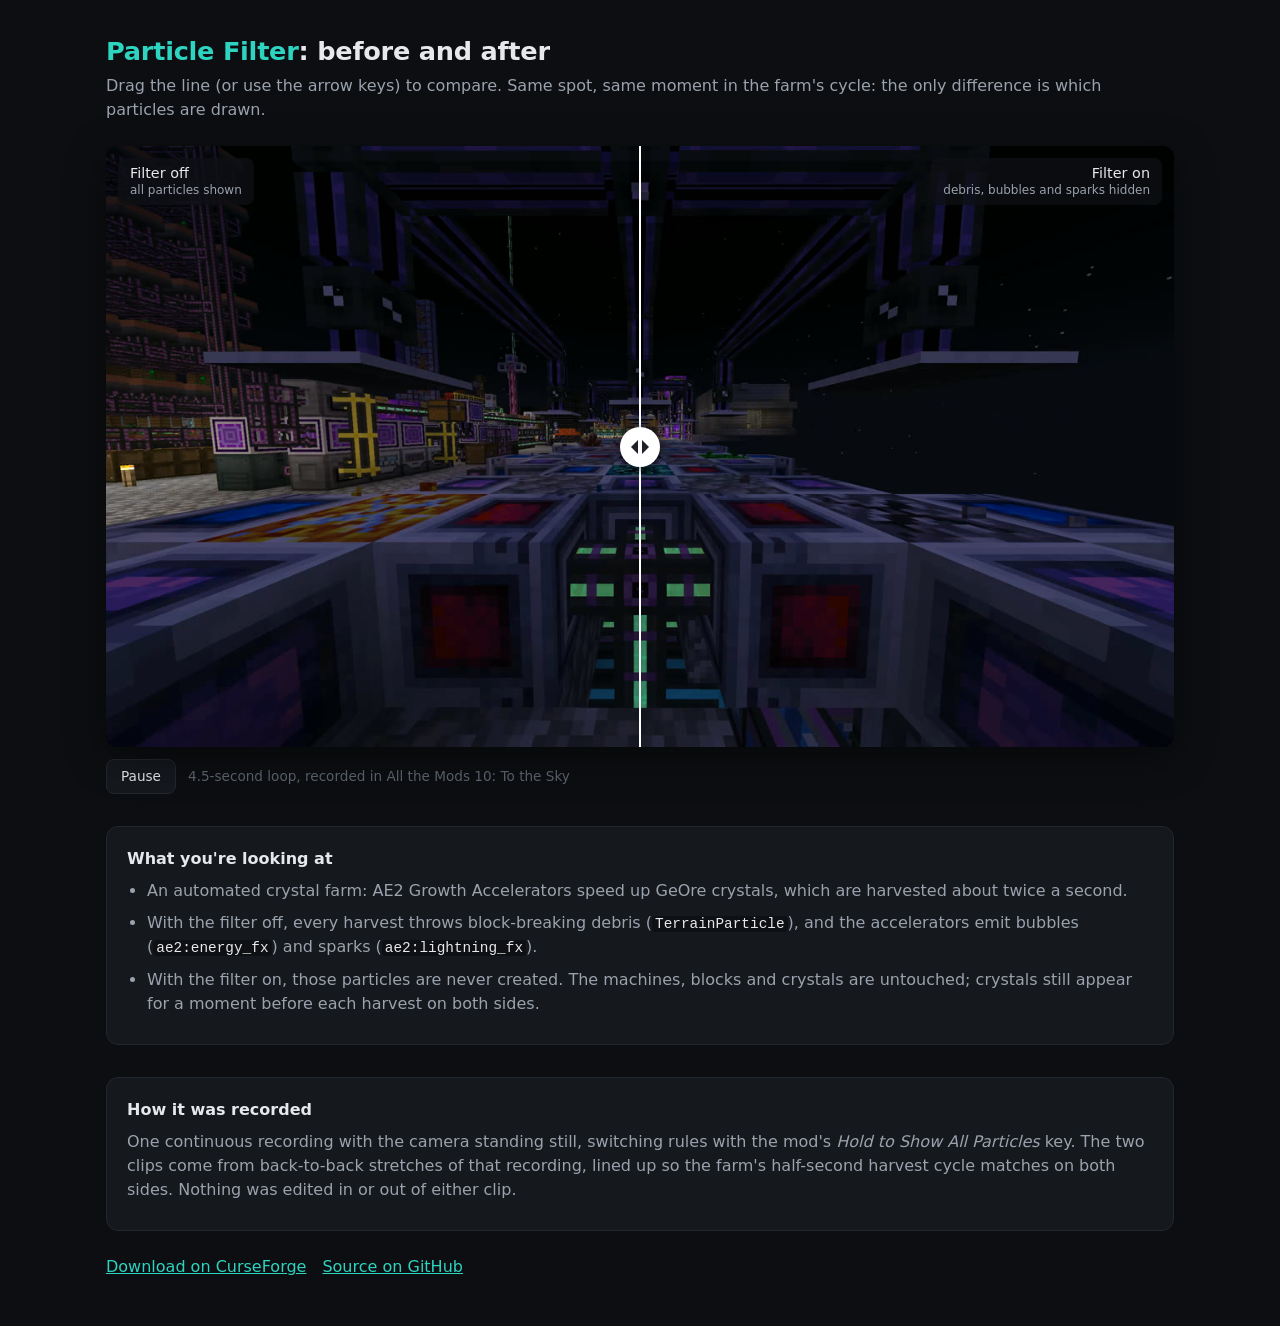
==== docs/compare/index.html @ e50056e4 "Add a before/after comparison GIF, still and interactive slider page From one continuous recording b" ====
<!doctype html>
<html lang="en">
<head>
<meta charset="utf-8">
<meta name="viewport" content="width=device-width, initial-scale=1">
<title>Particle Filter: before and after</title>
<meta name="description" content="Drag the slider to compare a Minecraft machine floor with and without Particle Filter hiding its particles.">
<style>
  :root {
    --bg: #0c0e11; --card: #15181d; --text: #e6e8eb; --dim: #9aa2ad; --faint: #5d6570;
    --accent: #2dd4bf; --line: #23272e;
  }
  * { box-sizing: border-box; }
  html, body { margin: 0; background: var(--bg); color: var(--text);
    font: 16px/1.5 system-ui, -apple-system, "Segoe UI", "Noto Sans", sans-serif; }
  main { max-width: 1100px; margin: 0 auto; padding: 32px 16px 48px; }
  h1 { font-size: 1.6rem; margin: 0 0 4px; letter-spacing: -0.01em; }
  h1 span { color: var(--accent); }
  .lede { color: var(--dim); margin: 0 0 24px; }
  .compare { position: relative; aspect-ratio: 16 / 9; border-radius: 12px; overflow: hidden;
    background: #000; user-select: none; touch-action: pan-y; cursor: ew-resize;
    box-shadow: 0 10px 40px rgba(0,0,0,.45); }
  .compare video { position: absolute; inset: 0; width: 100%; height: 100%; object-fit: cover; display: block; }
  .compare .before { clip-path: inset(0 calc(100% - var(--pos, 50%)) 0 0); }
  .divider { position: absolute; top: 0; bottom: 0; left: var(--pos, 50%); width: 2px; margin-left: -1px;
    background: #fff; box-shadow: 0 0 8px rgba(0,0,0,.6); pointer-events: none; }
  .handle { position: absolute; top: 50%; left: 50%; width: 40px; height: 40px; margin: -20px 0 0 -20px;
    border-radius: 50%; background: #fff; display: grid; place-items: center; box-shadow: 0 2px 10px rgba(0,0,0,.5); }
  .handle::before, .handle::after { content: ""; position: absolute; top: 13px; border: 7px solid transparent; }
  .handle::before { left: 4px; border-right-color: #1e2228; }
  .handle::after { right: 4px; border-left-color: #1e2228; }
  .label { position: absolute; top: 12px; padding: 6px 12px; border-radius: 8px; background: rgba(14,16,20,.8);
    font-size: .9rem; line-height: 1.3; pointer-events: none; transition: opacity .2s; }
  .label small { display: block; color: var(--dim); font-size: .75rem; }
  .label.off { left: 12px; } .label.on { right: 12px; text-align: right; }
  .range { position: absolute; inset: 0; width: 100%; height: 100%; opacity: 0; margin: 0; cursor: ew-resize; }
  .range:focus-visible + .divider .handle { outline: 3px solid var(--accent); outline-offset: 3px; }
  .controls { display: flex; gap: 12px; align-items: center; margin-top: 12px; color: var(--faint); font-size: .85rem; flex-wrap: wrap; }
  button { font: inherit; color: var(--text); background: var(--card); border: 1px solid var(--line);
    border-radius: 8px; padding: 6px 14px; cursor: pointer; }
  button:hover { border-color: var(--faint); }
  section { margin-top: 32px; padding: 20px; background: var(--card); border: 1px solid var(--line); border-radius: 12px; }
  section h2 { font-size: 1rem; margin: 0 0 8px; }
  section p, section li { color: var(--dim); margin: 0 0 8px; }
  section ul { margin: 0; padding-left: 20px; }
  code { color: var(--text); background: #0e1013; padding: 0 3px; border-radius: 4px; font-size: .9em; }
  a { color: var(--accent); }
  .links { display: flex; gap: 16px; flex-wrap: wrap; margin-top: 24px; }
  @media (max-width: 600px) { .label small { display: none; } h1 { font-size: 1.3rem; } }
  @media (prefers-reduced-motion: reduce) { .label { transition: none; } }
</style>
</head>
<body>
<main>
  <h1><span>Particle Filter</span>: before and after</h1>
  <p class="lede">Drag the line (or use the arrow keys) to compare. Same spot, same moment in the farm's cycle: the only difference is which particles are drawn.</p>

  <div class="compare" id="compare">
    <video class="after" src="after.mp4" poster="poster.jpg" muted loop playsinline preload="auto" aria-hidden="true"></video>
    <video class="before" src="before.mp4" muted loop playsinline preload="auto" aria-hidden="true"></video>
    <div class="label off" id="labelOff">Filter off<small>all particles shown</small></div>
    <div class="label on" id="labelOn">Filter on<small>debris, bubbles and sparks hidden</small></div>
    <input class="range" id="range" type="range" min="0" max="100" step="0.5" value="50"
      aria-label="Comparison position: left shows the filter off, right shows it on">
    <div class="divider"><div class="handle"></div></div>
  </div>
  <div class="controls">
    <button id="play" type="button">Pause</button>
    <span>4.5-second loop, recorded in All the Mods 10: To the Sky</span>
  </div>

  <section>
    <h2>What you're looking at</h2>
    <ul>
      <li>An automated crystal farm: AE2 Growth Accelerators speed up GeOre crystals, which are harvested about twice a second.</li>
      <li>With the filter off, every harvest throws block-breaking debris (<code>TerrainParticle</code>), and the accelerators emit bubbles (<code>ae2:energy_fx</code>) and sparks (<code>ae2:lightning_fx</code>).</li>
      <li>With the filter on, those particles are never created. The machines, blocks and crystals are untouched; crystals still appear for a moment before each harvest on both sides.</li>
    </ul>
  </section>
  <section>
    <h2>How it was recorded</h2>
    <p>One continuous recording with the camera standing still, switching rules with the mod's <em>Hold to Show All Particles</em> key. The two clips come from back-to-back stretches of that recording, lined up so the farm's half-second harvest cycle matches on both sides. Nothing was edited in or out of either clip.</p>
  </section>

  <div class="links">
    <a href="https://www.curseforge.com/minecraft/mc-mods/particle-filter">Download on CurseForge</a>
    <a href="https://github.com/Minihercules317/particle-filter">Source on GitHub</a>
  </div>
</main>
<script>
  const box = document.getElementById('compare');
  const range = document.getElementById('range');
  const before = box.querySelector('.before');
  const after = box.querySelector('.after');
  const labelOff = document.getElementById('labelOff');
  const labelOn = document.getElementById('labelOn');
  const playBtn = document.getElementById('play');

  function setPos(p) {
    p = Math.max(0, Math.min(100, p));
    box.style.setProperty('--pos', p + '%');
    range.value = p;
    labelOff.style.opacity = p < 18 ? 0 : 1;
    labelOn.style.opacity = p > 82 ? 0 : 1;
  }
  range.addEventListener('input', () => setPos(parseFloat(range.value)));

  // Dragging anywhere on the picture moves the line; the range input keeps keyboard and screen-reader support.
  let dragging = false;
  const fromEvent = e => {
    const r = box.getBoundingClientRect();
    setPos((e.clientX - r.left) / r.width * 100);
  };
  box.addEventListener('pointerdown', e => { dragging = true; box.setPointerCapture(e.pointerId); fromEvent(e); });
  box.addEventListener('pointermove', e => { if (dragging) fromEvent(e); });
  box.addEventListener('pointerup', () => { dragging = false; });
  box.addEventListener('pointercancel', () => { dragging = false; });

  // Keep the two clips on the same frame.
  function sync() {
    if (Math.abs(before.currentTime - after.currentTime) > 0.04) before.currentTime = after.currentTime;
  }
  after.addEventListener('timeupdate', sync);
  after.addEventListener('seeked', sync);

  function playBoth() { Promise.all([after.play(), before.play()]).catch(() => {}); playBtn.textContent = 'Pause'; }
  function pauseBoth() { after.pause(); before.pause(); sync(); playBtn.textContent = 'Play'; }
  playBtn.addEventListener('click', () => after.paused ? playBoth() : pauseBoth());

  const reduce = window.matchMedia('(prefers-reduced-motion: reduce)').matches;
  Promise.all([before, after].map(v => v.readyState >= 3 ? 0 : new Promise(r => v.addEventListener('canplay', r, { once: true }))))
    .then(() => { after.currentTime = before.currentTime = 0; reduce ? pauseBoth() : playBoth(); });
  setPos(50);
</script>
</body>
</html>
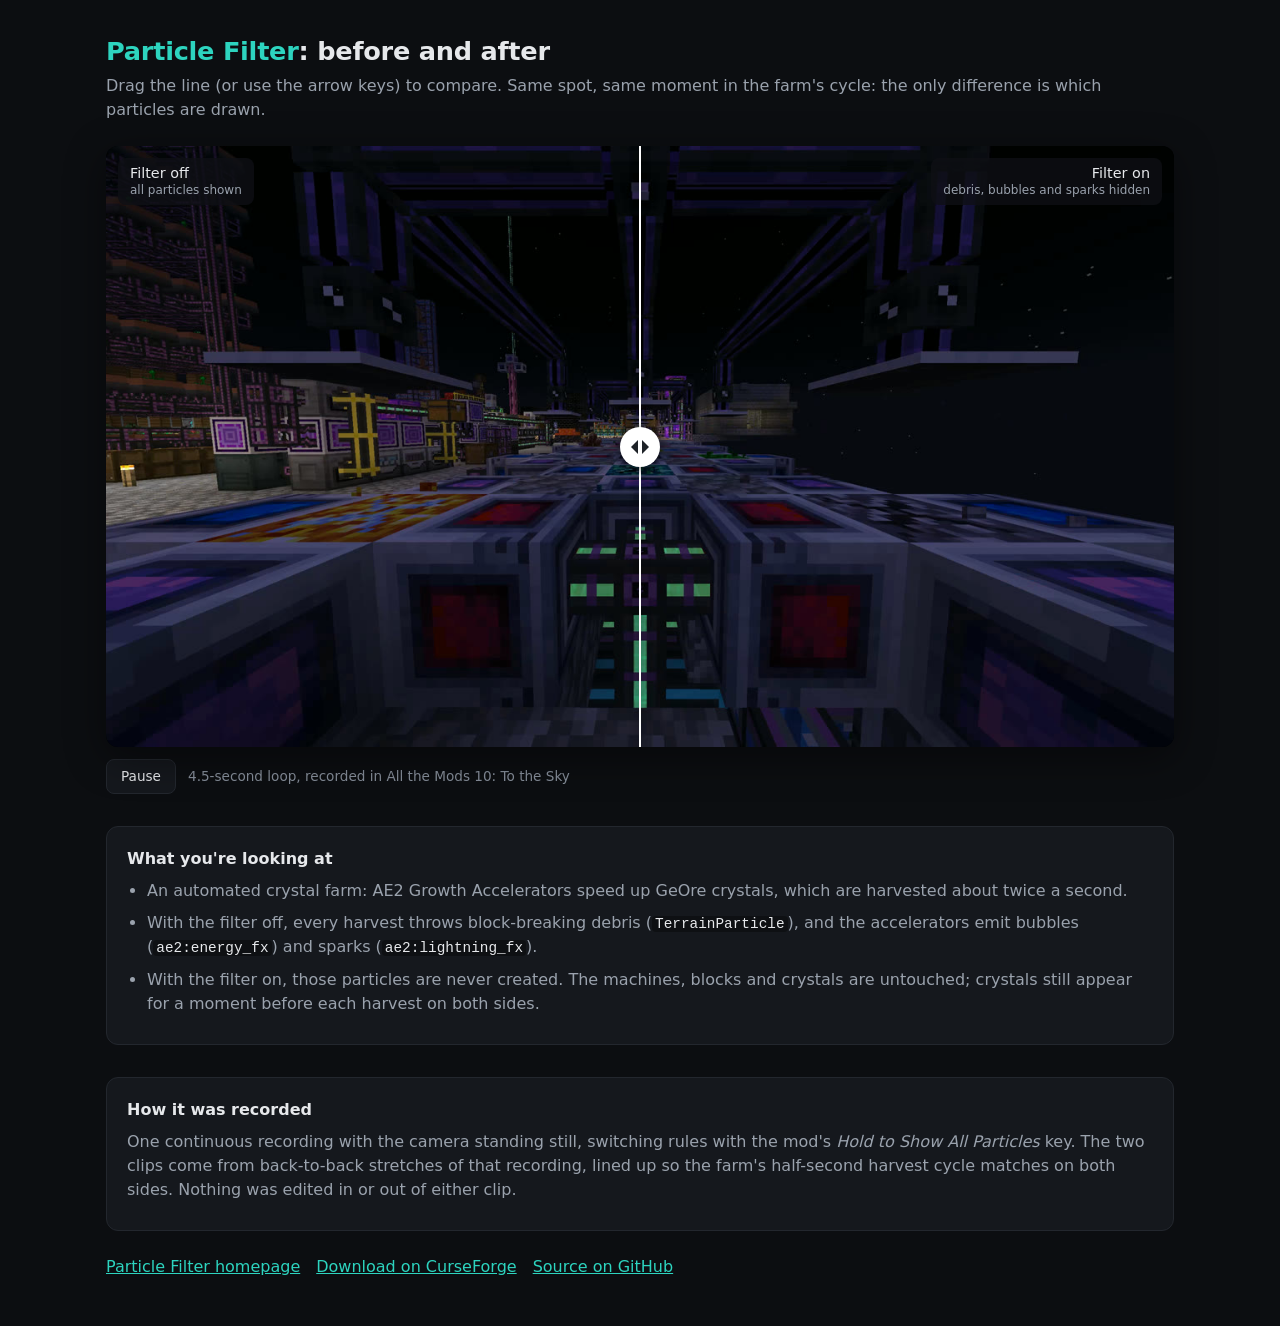
==== commit d59496a9: "Add GitHub Pages homepage with sitemap Adds docs/index.html, the project homepage at https://miniher" ====
--- a/docs/compare/index.html
+++ b/docs/compare/index.html
@@ -5,9 +5,17 @@
 <meta name="viewport" content="width=device-width, initial-scale=1">
 <title>Particle Filter: before and after</title>
 <meta name="description" content="Drag the slider to compare a Minecraft machine floor with and without Particle Filter hiding its particles.">
+<link rel="canonical" href="https://minihercules317.github.io/particle-filter/compare/">
+<link rel="icon" type="image/png" sizes="32x32" href="../assets/img/favicon-32.png">
+<meta property="og:type" content="website">
+<meta property="og:title" content="Particle Filter: before and after">
+<meta property="og:description" content="Drag the slider to compare a Minecraft crystal farm with and without Particle Filter hiding its particles.">
+<meta property="og:url" content="https://minihercules317.github.io/particle-filter/compare/">
+<meta property="og:image" content="https://minihercules317.github.io/particle-filter/assets/img/og-image.jpg">
+<meta name="twitter:card" content="summary_large_image">
 <style>
   :root {
-    --bg: #0c0e11; --card: #15181d; --text: #e6e8eb; --dim: #9aa2ad; --faint: #5d6570;
+    --bg: #0c0e11; --card: #15181d; --text: #e6e8eb; --dim: #9aa2ad; --faint: #868e9a;
     --accent: #2dd4bf; --line: #23272e;
   }
   * { box-sizing: border-box; }
@@ -83,6 +91,7 @@
   </section>
 
   <div class="links">
+    <a href="../">Particle Filter homepage</a>
     <a href="https://www.curseforge.com/minecraft/mc-mods/particle-filter">Download on CurseForge</a>
     <a href="https://github.com/Minihercules317/particle-filter">Source on GitHub</a>
   </div>
